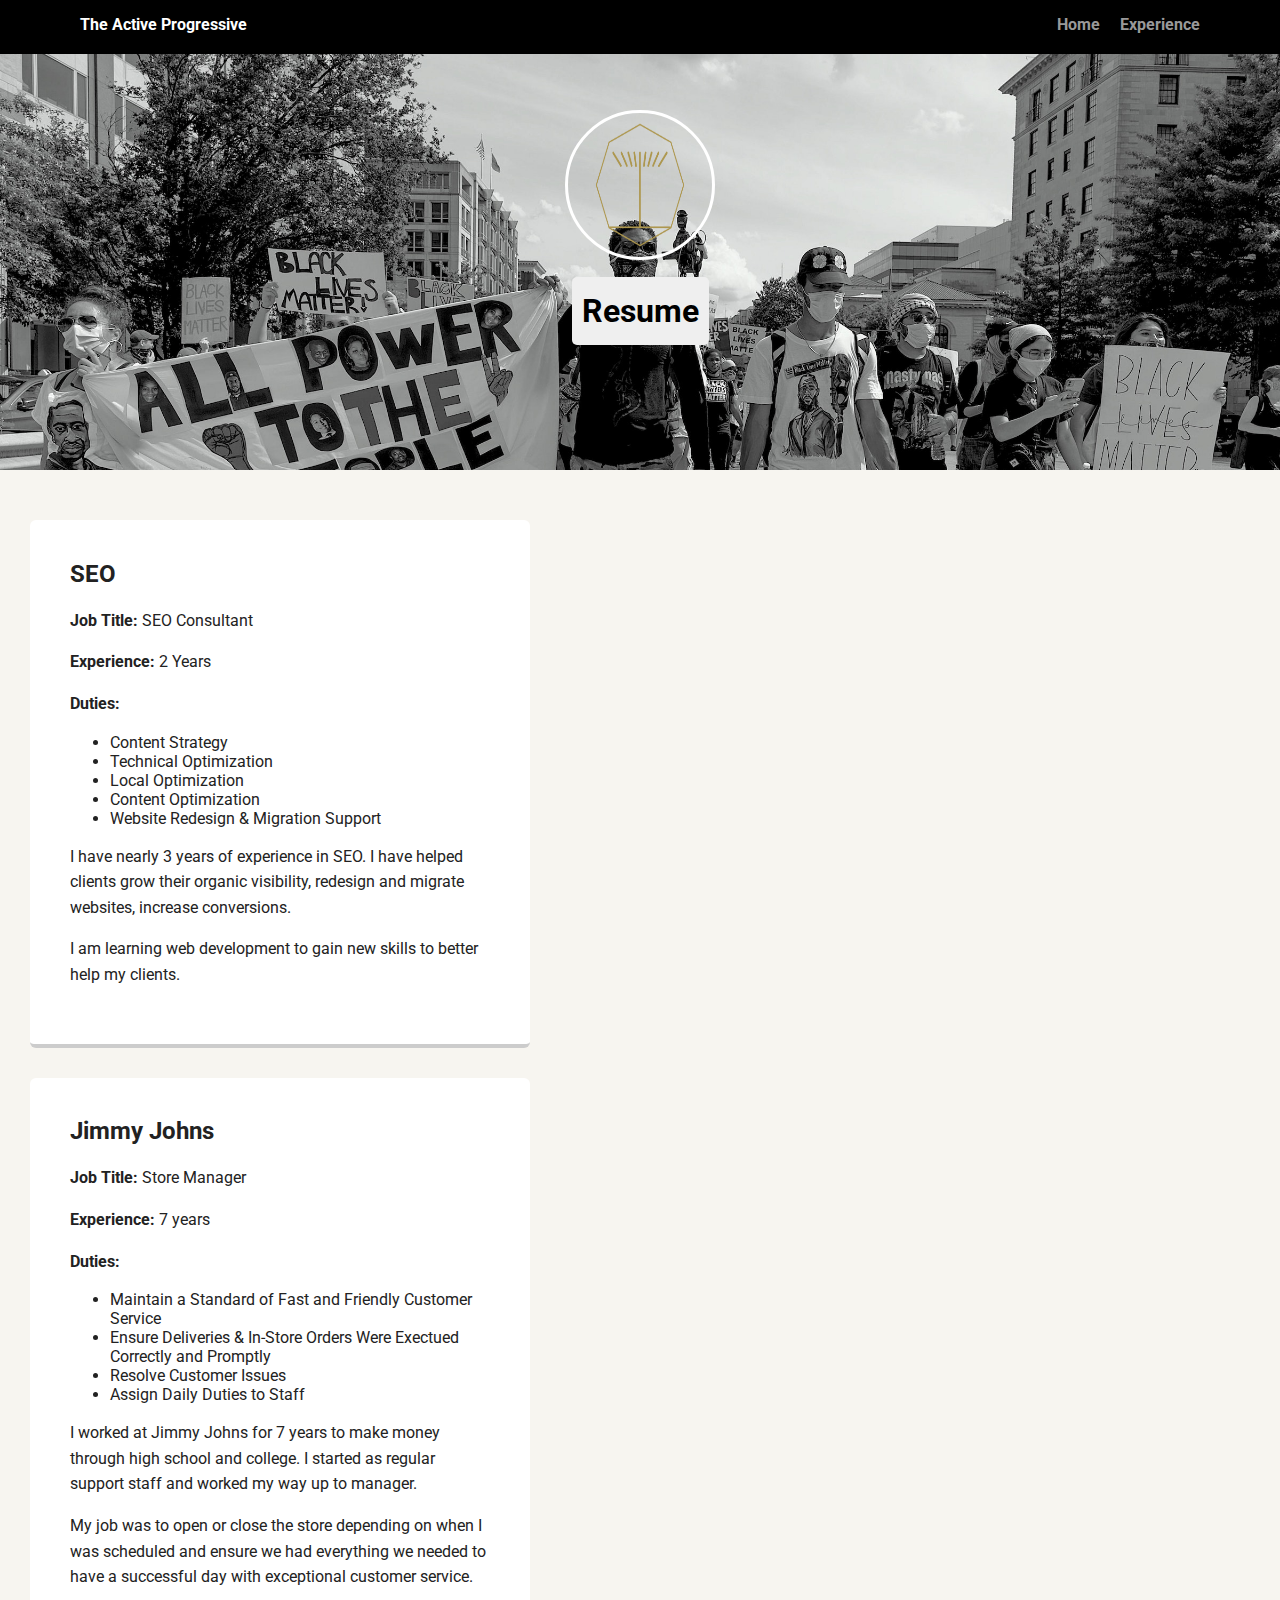
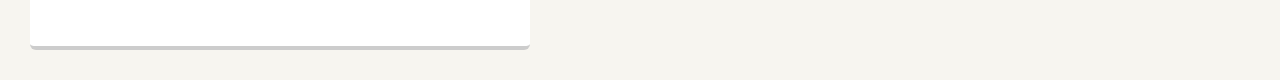
==== resume.html @ 278d690c "Creating Experience Page" ====
<!DOCTYPE html>
<html lang="en">
<head>
    <meta charset="UTF-8">
    <meta http-equiv="X-UA-Compatible" content="IE=edge">
    <meta name="viewport" content="width=device-width, initial-scale=1.0">
    <title>Document</title>

    <link rel="stylesheet" href="styles.css">
    <link href="https://fonts.googleapis.com/css?family=Muli%7CRoboto:400,300,500,700,900" rel="stylesheet">

</head>
<body>
    
    <div class="main-nav">
        <ul class="nav">
          <li class="name">The Active Progressive</li>
          <li><a href="index.html">Home</a></li>
          <li><a href="resume.html">Experience</a></li>
        </ul>
    </div>

    <header>
        <img src="images/tap-logo.png" alt="TAP logo" class="profile-image">
        <h1 class="tag name">Resume</h1>
    </header>

    <main>
        <section class="card">
            <h2>SEO</h2>    
                <p><strong>Job Title:</strong> SEO Consultant</p>
                <p><strong>Experience:</strong> 2 Years</p>    
                <p><strong>Duties:</strong>
                <ul>
                    <li>Content Strategy</li>
                    <li>Technical Optimization</li>
                    <li>Local Optimization</li>
                    <li>Content Optimization</li>
                    <li>Website Redesign & Migration Support</li>
                </ul>

                <p>I have nearly 3 years of experience in SEO. I have helped clients grow their organic visibility, redesign and migrate websites, increase conversions.</p>
                <p>I am learning web development to gain new skills to better help my clients.</p>
        </section>
        
        <section class="card">
            <h2>Jimmy Johns</h2>
                <p><strong>Job Title:</strong> Store Manager</p>
                <p><strong>Experience:</strong> 7 years</p>
                <p><strong>Duties:</strong>    
                <ul>
                    <li>Maintain a Standard of Fast and Friendly Customer Service</li>
                    <li>Ensure Deliveries & In-Store Orders Were Exectued Correctly and Promptly</li>
                    <li>Resolve Customer Issues</li>
                    <li>Assign Daily Duties to Staff</li>
                </ul>

                <p>I worked at Jimmy Johns for 7 years to make money through high school and college. I started as regular support staff and worked my way up to manager.</p>
                <p>My job was to open or close the store depending on when I was scheduled and ensure we had everything we needed to have a successful day with exceptional customer service.</p>
        </section> 
    </main>

</body>
</html>
---- styles.css ----
/* Global Layout Set-up */
* { 
  box-sizing: border-box;
}
  
body {
  margin: 0;
  padding: 0;
  text-align: center;
  font-family: 'Roboto', sans-serif;
  color: #222;
  background: #f7f5f0;
}
/* Link Styles */

a {
  text-decoration: none;
  color: #999;
}
a:hover {
  color: #6633ff;
}

/* Section Styles */

.main-nav {
  width: 100%;
  background: black;
  min-height: 30px;
  padding: 10px;
  position: fixed;
  text-align: center;
}
.nav {
  display: flex;
  justify-content: space-around;
  font-weight: 700;
  list-style-type: none;
  margin: 0 auto;
  padding: 0;
}

.nav .name {
    display: block;
    margin-right: auto;
    color: white;
}
.nav li {
  padding: 5px 10px 10px 10px;
}
.nav a {
  transition: all .5s;
}
.nav a:hover {
  color: white
}

header {
  text-align: center;
  background: url('images/blm-protest.jpg') no-repeat top center ;
  background-size: cover;
  overflow: hidden;
  padding-top: 60px;
}
header {
  line-height: 1.5;
}
header .profile-image {
  margin-top: 50px;
  width: 150px;
  height: 150px;
  border-radius: 50%;
  border: 3px solid white;
  transition: all .5s;
}
header .profile-image:hover {
  transform: scale(1.2) rotate(5deg);
}
.tag {
  background-color: #efefef;
  color: black;
  padding: 10px;
  border-radius: 5px;
  display: table;
  margin: 10px auto;
} 
.location {
  background-color: #222;
  color: yellow;
}
.card {
  margin: 30px;
  padding: 20px 40px 40px;
  max-width: 500px;
  text-align: left;
  background: #fff;
  border-bottom: 4px solid #ccc;
  border-radius: 6px;
  transition: all .5s;
}
.card:hover {
  border-color: #ff99ff;
}

ul.skills {
  padding: 0;
  text-align: center;
}

.skills li {
  border-radius: 6px;
  display: inline-block;
  background: #ff9904;
  color: white;
  padding: 5px 10px;
  margin: 2px;
}

.skills li:nth-child(odd) {
  background: #0399ff;
}

footer {
  width: 100%;
  min-height: 30px;
  padding: 20px 0 40px 20px;
}

footer .copyright {
  top: -8px;
  font-size: .75em;
}

footer ul {
  list-style-type: none;
  margin: 0;
  padding: 0;
}

footer ul li {
  display: inline-block;
}

a.social {
  display: inline-block;
  text-indent: -9999px;
  margin-left: 5px;
  width: 30px;
  height: 30px;
  background-size: 30px 30px;
  opacity: .4;
  transition: all .5s;
}
a.twitter {
  background-image: url(images/twitter.svg);
}
a.linkedin {
  background-image: url(images/linkedin.svg);
}
a.github {
  background-image: url(images/github.svg);
}
a.social:hover {
  opacity: 1;
}
.clearfix {
  clear: both;
}

/* Styles for larger screens */
@media screen and (min-width: 720px) {
  
  .flex {
      display: -ms-flexbox;      /* TWEENER - IE 10 */
      display: flex; 
      max-width: 1200px;
      -ms-flex-pack: distribute;
      justify-content: space-around;
      margin: 0 auto;
  }

  header {
    min-height: 470px;
  }

  .nav {
    max-width: 1200px;
    padding: 0 30px;
  }


  main {
    padding-top: 20px;
  }

  main p {
    line-height: 1.6em;
  }

  footer {
    font-size: 1.3em;
    max-width: 1200px;
    margin: 40px auto;
  }

}
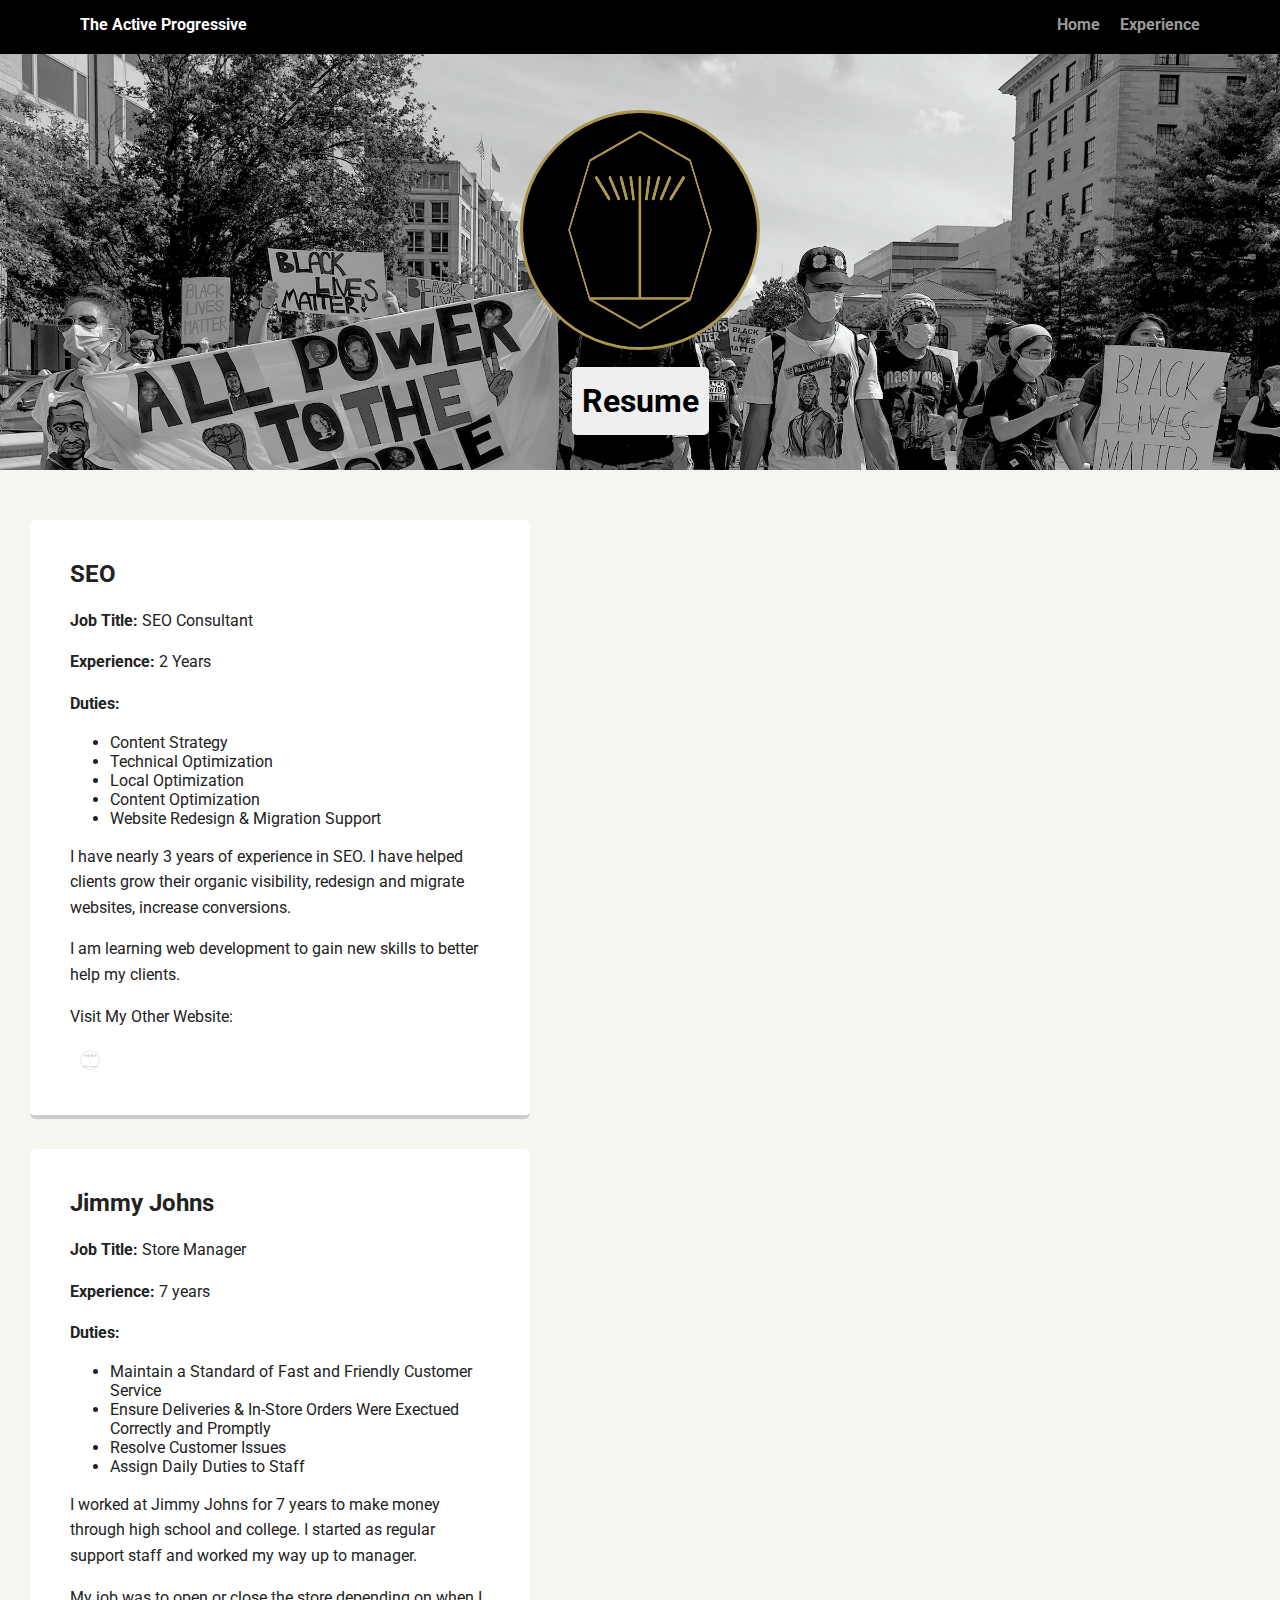
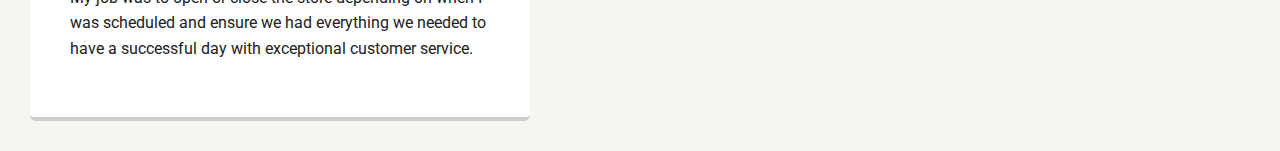
==== commit cda68f7d: "Updating Logo and Adding New Content" ====
--- a/resume.html
+++ b/resume.html
@@ -21,7 +21,7 @@
     </div>
 
     <header>
-        <img src="images/tap-logo.png" alt="TAP logo" class="profile-image">
+        <img src="images/tap-logo-2.png" alt="TAP logo" class="profile-image">
         <h1 class="tag name">Resume</h1>
     </header>
 
@@ -41,6 +41,8 @@
 
                 <p>I have nearly 3 years of experience in SEO. I have helped clients grow their organic visibility, redesign and migrate websites, increase conversions.</p>
                 <p>I am learning web development to gain new skills to better help my clients.</p>
+                <p><stong>Visit My Other Website:</stong></p>
+                <a href="https://theactiveprogressive.com" class="social tap">Github</a>
         </section>
         
         <section class="card">
--- a/styles.css
+++ b/styles.css
@@ -67,10 +67,10 @@
 }
 header .profile-image {
   margin-top: 50px;
-  width: 150px;
-  height: 150px;
+  width: 240px;
+  height: 240px;
   border-radius: 50%;
-  border: 3px solid white;
+  border: 3px solid #ad974f;
   transition: all .5s;
 }
 header .profile-image:hover {
@@ -160,6 +160,9 @@
 a.github {
   background-image: url(images/github.svg);
 }
+a.tap {
+  background-image: url(images/tap-social.png);
+}
 a.social:hover {
   opacity: 1;
 }
